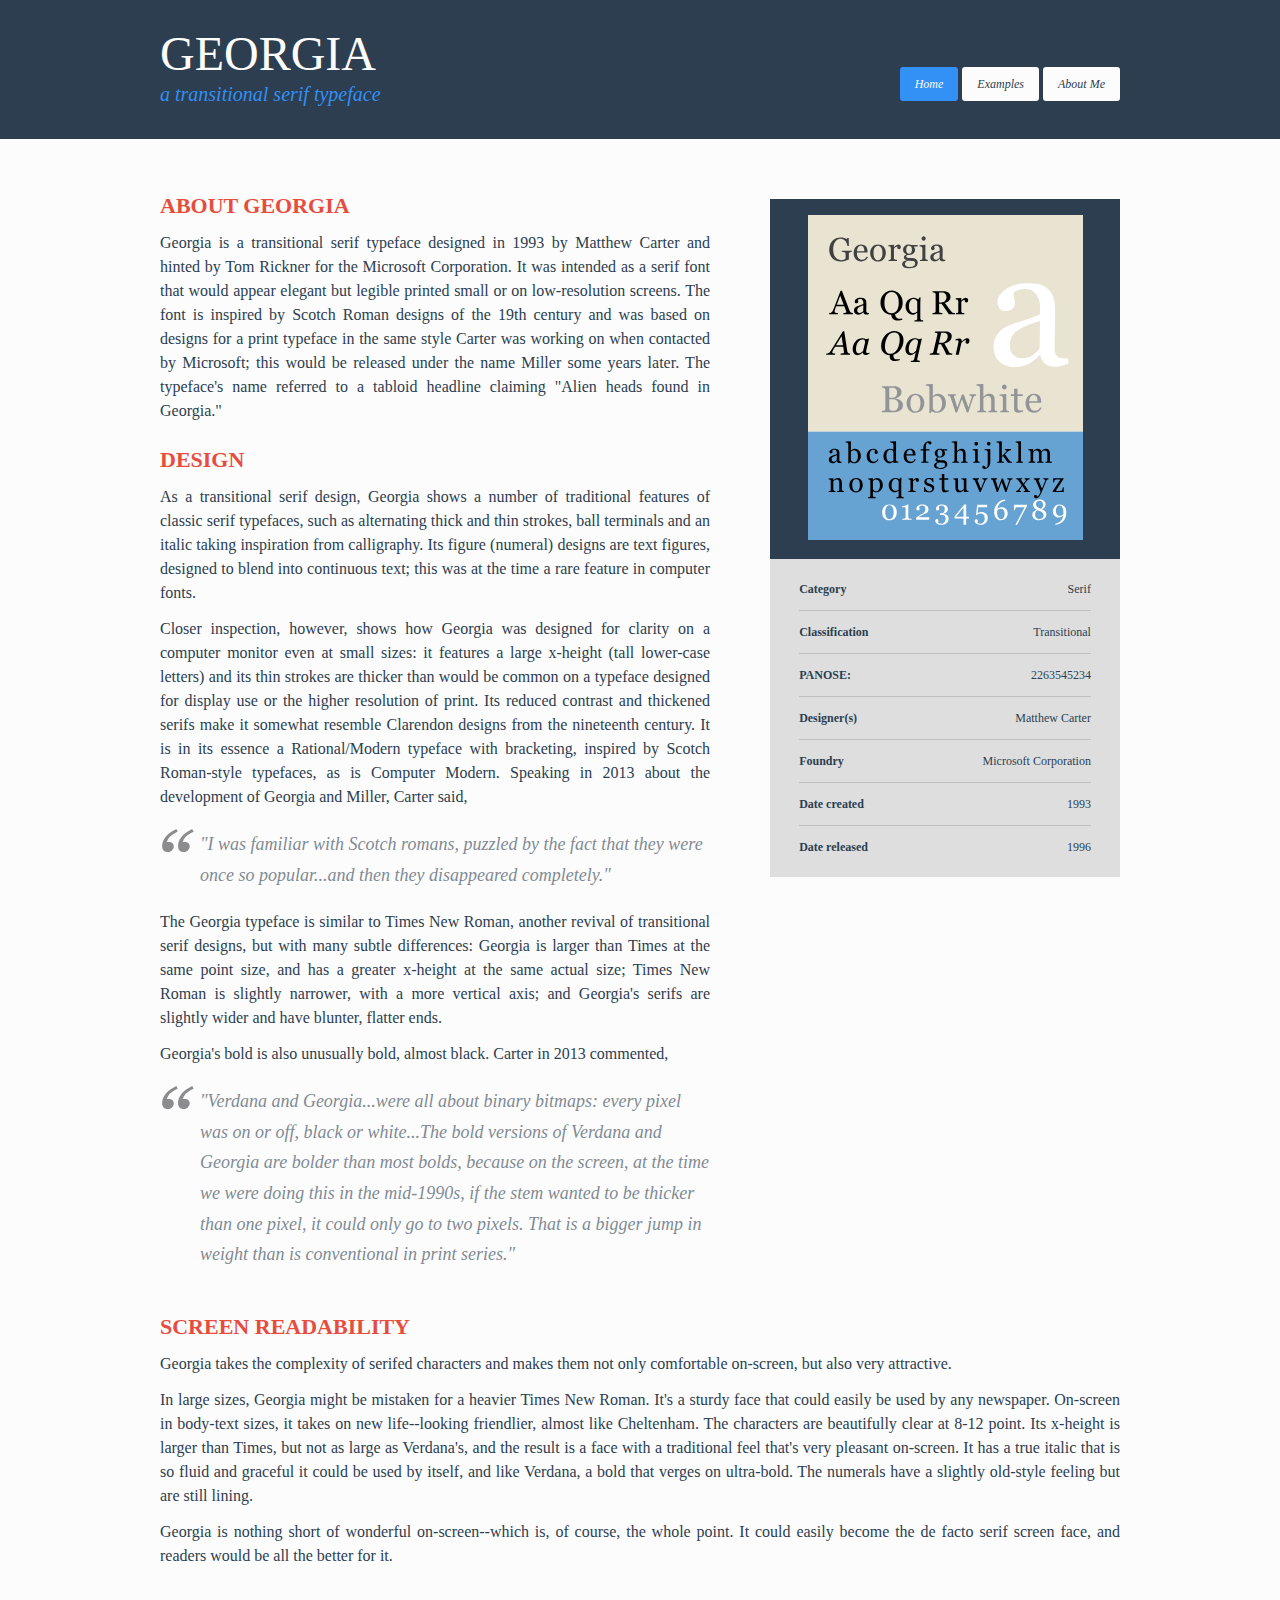
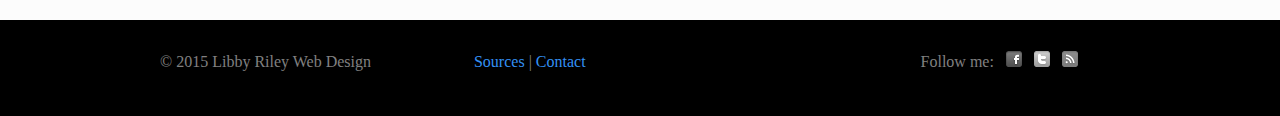
==== Georgia/index.html @ 456690ba "Uploaded Typeface website" ====
<!DOCTYPE html>
<html>
    <head>
        <meta charset="utf-8">
        <meta http-equiv="X-UA-Compatible" content="IE=edge,chrome=1">
        <meta name="description" content="Typographic Web Page - Georgia">
        <meta name="viewport" content="width=device-width, initial-scale=1">
        <title>Georgia</title>
        <link rel="stylesheet" href="sass/main.css" type="text/css">
    </head>
    <body>
        <header>
            <div class="centreContainer">
                <div id="logo">
                    <h1>Georgia</h1>
                    <h2 class="tagline">a transitional serif typeface</h2>
                </div>
                <div id="nav">
                    <ul>
                        <li><a href="#" class="active">Home</a></li>
                        <li><a href="#">Examples</a></li>
                        <li><a href="#">About Me</a></li>
                    </ul>
                </div>
            </div>
            <!-- End CentreContainer -->
        </header>
        <section id="topContainer">
            <div class="centreContainer">
                <article id="mainContent" role="main">
                    <h3>About Georgia</h3>
                    <p>Georgia is a transitional serif typeface designed in 1993 by Matthew Carter and hinted by Tom Rickner for the Microsoft Corporation. It was intended as a serif font that would appear elegant but legible printed small or on low-resolution screens. The font is inspired by Scotch Roman designs of the 19th century and was based on designs for a print typeface in the same style Carter was working on when contacted by Microsoft; this would be released under the name Miller some years later. The typeface's name referred to a tabloid headline claiming "Alien heads found in Georgia."</p>
                    
                    <h3>Design</h3>
                    <p>As a transitional serif design, Georgia shows a number of traditional features of classic serif typefaces, such as alternating thick and thin strokes, ball terminals and an italic taking inspiration from calligraphy. Its figure (numeral) designs are text figures, designed to blend into continuous text; this was at the time a rare feature in computer fonts.</p>

                    <p>Closer inspection, however, shows how Georgia was designed for clarity on a computer monitor even at small sizes: it features a large x-height (tall lower-case letters) and its thin strokes are thicker than would be common on a typeface designed for display use or the higher resolution of print. Its reduced contrast and thickened serifs make it somewhat resemble Clarendon designs from the nineteenth century. It is in its essence a Rational/Modern typeface with bracketing, inspired by Scotch Roman-style typefaces, as is Computer Modern. Speaking in 2013 about the development of Georgia and Miller, Carter said, <blockquote>"I was familiar with Scotch romans, puzzled by the fact that they were once so popular...and then they disappeared completely."</blockquote></p>

                    <p>The Georgia typeface is similar to Times New Roman, another revival of transitional serif designs, but with many subtle differences: Georgia is larger than Times at the same point size, and has a greater x-height at the same actual size; Times New Roman is slightly narrower, with a more vertical axis; and Georgia's serifs are slightly wider and have blunter, flatter ends.</p>

                    <p>Georgia's bold is also unusually bold, almost black. Carter in 2013 commented, <blockquote>"Verdana and Georgia...were all about binary bitmaps: every pixel was on or off, black or white...The bold versions of Verdana and Georgia are bolder than most bolds, because on the screen, at the time we were doing this in the mid-1990s, if the stem wanted to be thicker than one pixel, it could only go to two pixels. That is a bigger jump in weight than is conventional in print series."</blockquote></p>
                </article>
                <aside role="complimentary">
                    <div id="imgContainer">
                        <img src="images/speciman.svg" alt="Georgia Type speciman"/>
                    </div>
                    <ul id="specsList">
                        <li><h5>Category<span>Serif</span></h5></li>
                        <li><h5>Classification<span>Transitional</span></h5></li>
                        <li><h5>PANOSE:<span>2263545234</span></h5></li>
                        <li><h5>Designer(s)<span>Matthew Carter</span></h5></li>
                        <li><h5>Foundry<span>Microsoft Corporation</span></h5></li>
                        <li><h5>Date created<span>1993</span></h5></li>
                        <li><h5>Date released<span>1996</span></h5></li>
                    </ul>
                </aside>
            </div>
            <!-- End CentreContainer -->
        </section>
        <section id="bottomContainer">
            <div class="centreContainer">
                <article>
                    <h3>Screen Readability</h3>
                    <p>Georgia takes the complexity of serifed characters and makes them not only comfortable on-screen, but also very attractive.</p>
                    
                    <p>In large sizes, Georgia might be mistaken for a heavier Times New Roman. It's a sturdy face that could easily be used by any newspaper. On-screen in body-text sizes, it takes on new life--looking friendlier, almost like Cheltenham. The characters are beautifully clear at 8-12 point. Its x-height is larger than Times, but not as large as Verdana's, and the result is a face with a traditional feel that's very pleasant on-screen. It has a true italic that is so fluid and graceful it could be used by itself, and like Verdana, a bold that verges on ultra-bold. The numerals have a slightly old-style feeling but are still lining.</p>

                    <p>Georgia is nothing short of wonderful on-screen--which is, of course, the whole point. It could easily become the de facto serif screen face, and readers would be all the better for it.</p>
                </article>
            </div>
            <!-- End CentreContainer -->
        </section>
        <footer>
            <div class="centreContainer">
                <div class="row">
                    <div id="copyright" class="col1of3"><p>© 2015 Libby Riley Web Design</p></div>
                    <div class="col1of3"><p><a href="#">Sources</a> | <a href="#">Contact</a></p></div>
                    <div class="col1of3">
                        <p id="follow">Follow me:
                            <a href="#"><img src="images/facebook.png" alt="facebook"/></a>
                            <a href="#"><img src="images/twitter.png" alt="twitter"/></a>
                            <a href="#"><img src="images/rss.png" alt="rss"/></a>
                        </p>
                    </div>
                </div>
            </div>
            <!-- End CentreContainer -->
        </footer>
    </body>
</html>
---- Georgia/sass/main.css ----
/* http://meyerweb.com/eric/tools/css/reset/ 
   v2.0 | 20110126
   License: none (public domain)
*/
html, body, div, span, applet, object, iframe, h1, h2, h3, h4, h5, h6, p, blockquote, pre, a, abbr, acronym, address, big, cite, code, del, dfn, em, img, ins, kbd, q, s, samp, small, strike, strong, sub, sup, tt, var, b, u, i, center, dl, dt, dd, ol, ul, li, fieldset, form, label, legend, table, caption, tbody, tfoot, thead, tr, th, td, article, aside, canvas, details, embed, figure, figcaption, footer, header, hgroup, menu, nav, output, ruby, section, summary, time, mark, audio, video {
  margin: 0;
  padding: 0;
  border: 0;
  font-size: 100%;
  font: inherit;
  vertical-align: baseline; }

/* HTML5 display-role reset for older browsers */
article, aside, details, figcaption, figure, footer, header, hgroup, menu, nav, section {
  display: block; }

body {
  line-height: 1; }

ol, ul {
  list-style: none; }

blockquote, q {
  quotes: none; }

blockquote:before, blockquote:after {
  content: '';
  content: none; }

q:before, q:after {
  content: '';
  content: none; }

table {
  border-collapse: collapse;
  border-spacing: 0; }

/* General Styles */
/* Color Variables */
body {
  background-color: #fcfcfc;
  color: #2c3e50;
  font-family: Georgia, serif; }

.centreContainer {
  margin: 0 20px;
  max-width: 960px;
  min-width: 340px;
  overflow: hidden; }
  @media (min-width: 1024px) {
    .centreContainer {
      margin: 0 auto; } }

.row {
  display: block;
  width: 100%;
  max-width: 960px; }

footer .col1of3 {
  display: block;
  width: 100%; }
  @media (min-width: 570px) {
    footer .col1of3 {
      display: inline-block;
      width: 30.20833%;
      margin-right: 2.08333%; }
      footer .col1of3:last-child {
        text-align: right;
        margin-right: 0; } }

@media (min-width: 840px) {
  article[role="main"] {
    float: left;
    width: 57.29167%;
    margin-right: 5.20833%; } }

aside[role="complimentary"] {
  margin-top: 30px; }
  @media (min-width: 840px) {
    aside[role="complimentary"] {
      float: right;
      width: 36.45833%; } }
  aside[role="complimentary"] #specsList {
    background-color: #dedede;
    padding: 2.60417%;
    height: 300px; }
    @media (min-width: 440px) {
      aside[role="complimentary"] #specsList {
        float: right;
        width: 56.81818%; } }
    @media (min-width: 840px) {
      aside[role="complimentary"] #specsList {
        float: none;
        width: initial;
        height: none; } }
  aside[role="complimentary"] li {
    border-bottom: 1px solid silver;
    margin: 0 20px; }
    aside[role="complimentary"] li h5 {
      font-size: 12px;
      padding: 15px 0;
      margin: 0; }
  aside[role="complimentary"] li:last-child {
    border-bottom: none; }
  aside[role="complimentary"] span {
    font-weight: normal;
    float: right; }
  aside[role="complimentary"] #imgContainer {
    width: 100%;
    background-color: #2c3e50;
    text-align: center; }
    aside[role="complimentary"] #imgContainer img {
      max-width: 275px;
      margin: 0 auto;
      padding: 20px 0; }
    @media (min-width: 440px) {
      aside[role="complimentary"] #imgContainer {
        float: left;
        width: 34.09091%;
        margin-right: 0; }
        aside[role="complimentary"] #imgContainer img {
          width: 100%;
          max-width: 275px; } }
    @media (min-width: 840px) {
      aside[role="complimentary"] #imgContainer {
        float: none;
        width: initial;
        padding: 2.60417%; }
        aside[role="complimentary"] #imgContainer img {
          width: 90%;
          padding: 2.08333%; } }

header {
  text-align: center;
  background-color: #2c3e50;
  padding-top: 30px;
  margin-bottom: 30px;
  overflow: hidden; }
  @media (min-width: 675px) {
    header {
      text-align: left;
      padding-bottom: 25px; }
      header #logo {
        float: left; }
        header #logo h1 {
          font-size: 48px; } }
  header #nav {
    margin-top: 30px;
    padding-bottom: 20px; }
    @media (min-width: 675px) {
      header #nav {
        float: right;
        margin-top: 45px; } }
    header #nav li {
      display: inline; }
      header #nav li a {
        background-color: #fcfcfc;
        border-radius: 3px;
        padding: 12px 25px;
        font-size: 12px;
        font-style: italic;
        color: #2c3e50;
        transition: .5s; }
        @media (min-width: 675px) {
          header #nav li a {
            padding: 10px 15px; } }
      header #nav li a.active {
        color: #fcfcfc;
        background-color: #3390f4; }
      header #nav li:hover a {
        color: #fcfcfc;
        background-color: #3390f4; }

footer {
  padding: 30px 0;
  background-color: black;
  margin-top: 40px;
  overflow: hidden;
  color: gray; }
  footer a:hover {
    text-decoration: underline; }
  footer #follow img {
    margin-left: 8px; }

/* Typography */
h1 {
  font-size: 30px;
  color: #fcfcfc;
  margin-bottom: 6px;
  text-transform: uppercase; }

h2 {
  font-size: 20px;
  color: #3390f4;
  font-style: italic;
  margin-bottom: 10px; }
  @media (min-width 675px) {
    h2 {
      font-size: 28px; } }

h3 {
  font-size: 22px;
  text-transform: uppercase;
  font-weight: bold;
  margin-bottom: 14px;
  margin-top: 26px;
  color: #e74c3c; }

h4 {
  font-size: 16px;
  margin-bottom: 16px; }

h5 {
  font-size: 16px;
  font-weight: bold;
  margin-bottom: 16px; }

h6 {
  font-size: 16px;
  font-variable: italic;
  margin-bottom: 14px; }

p {
  line-height: 1.5em;
  font-size: 16px;
  margin-bottom: 12px; }

article p {
  text-align: justify; }

blockquote {
  background-image: url("../images/quotemark.png");
  background-position: top left;
  background-repeat: no-repeat;
  font-size: 18px;
  opacity: 0.6;
  line-height: 1.7em;
  padding-left: 40px;
  font-style: italic;
  margin: 20px 0; }

a {
  color: #3390f4;
  text-decoration: none; }
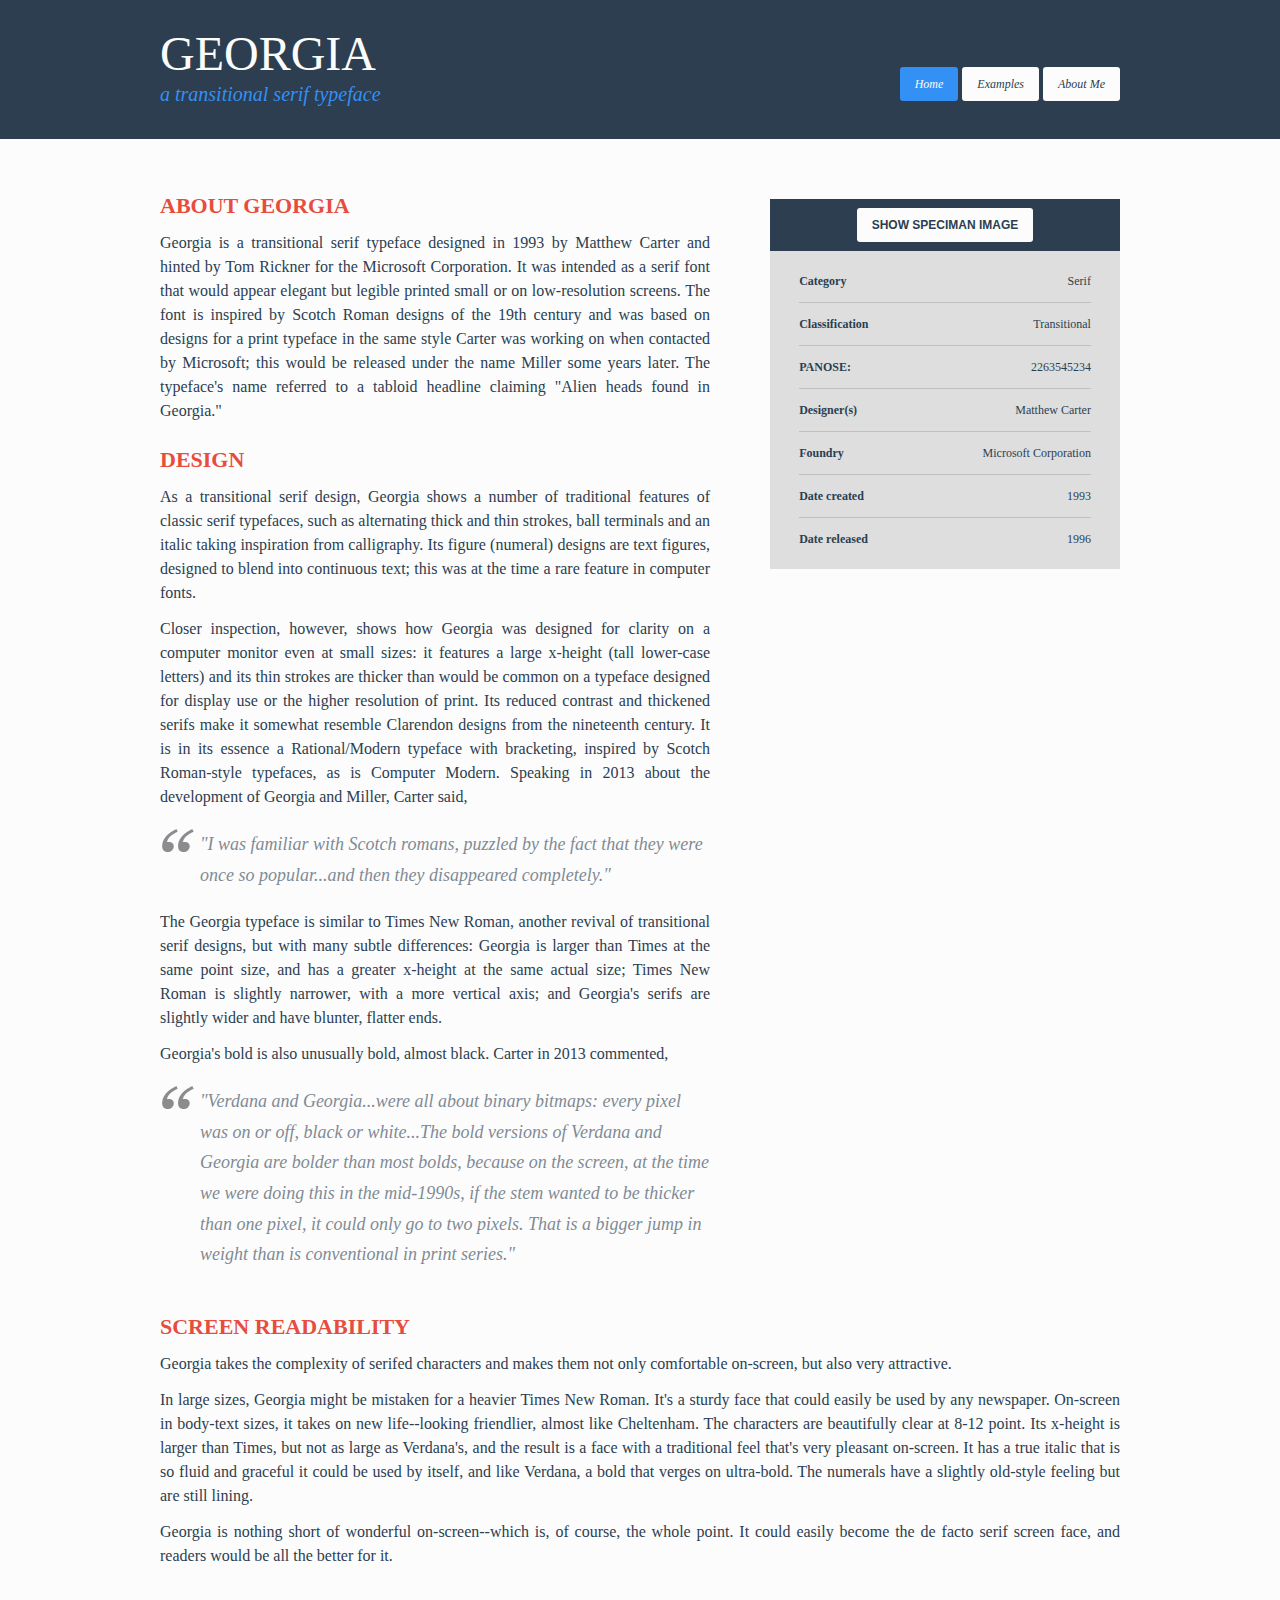
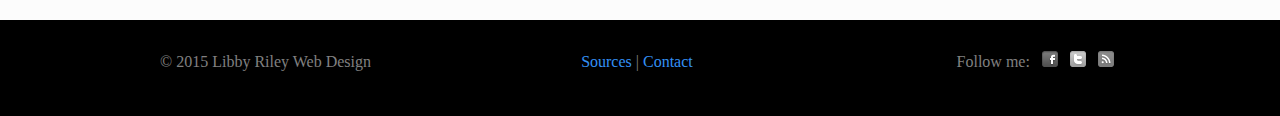
==== commit 2ed19571: "Update with some Ajax" ====
--- a/Georgia/index.html
+++ b/Georgia/index.html
@@ -42,7 +42,7 @@
                 </article>
                 <aside role="complimentary">
                     <div id="imgContainer">
-                        <img src="images/speciman.svg" alt="Georgia Type speciman"/>
+                        <button id="showSpec" class="light">Show Speciman Image</button>
                     </div>
                     <ul id="specsList">
                         <li><h5>Category<span>Serif</span></h5></li>
@@ -86,5 +86,7 @@
             </div>
             <!-- End CentreContainer -->
         </footer>
+        <script type="text/javascript" src="js/jquery-1.11.3.js"></script>
+        <script type="text/javascript" src="js/showSpeciman.js"></script>
     </body>
 </html>
--- a/Georgia/sass/main.css
+++ b/Georgia/sass/main.css
@@ -35,8 +35,8 @@
   border-collapse: collapse;
   border-spacing: 0; }
 
+/* Color Variables */
 /* General Styles */
-/* Color Variables */
 body {
   background-color: #fcfcfc;
   color: #2c3e50;
@@ -61,12 +61,15 @@
   width: 100%; }
   @media (min-width: 570px) {
     footer .col1of3 {
+      text-align: center;
       display: inline-block;
-      width: 30.20833%;
+      width: 31.45833%;
       margin-right: 2.08333%; }
       footer .col1of3:last-child {
         text-align: right;
-        margin-right: 0; } }
+        margin-right: 0; }
+      footer .col1of3:first-child {
+        text-align: left; } }
 
 @media (min-width: 840px) {
   article[role="main"] {
@@ -242,3 +245,24 @@
 a {
   color: #3390f4;
   text-decoration: none; }
+
+button {
+  padding: 10px 15px;
+  border-radius: 3px;
+  border: none;
+  font-weight: bold;
+  text-transform: uppercase;
+  font-size: 12px;
+  cursor: pointer; }
+
+button.light {
+  background-color: #fcfcfc;
+  color: #2c3e50; }
+  button.light:hover {
+    color: #e74c3c; }
+
+button.dark {
+  background-color: black;
+  color: #fcfcfc; }
+  button.dark:hover {
+    color: #e74c3c; }
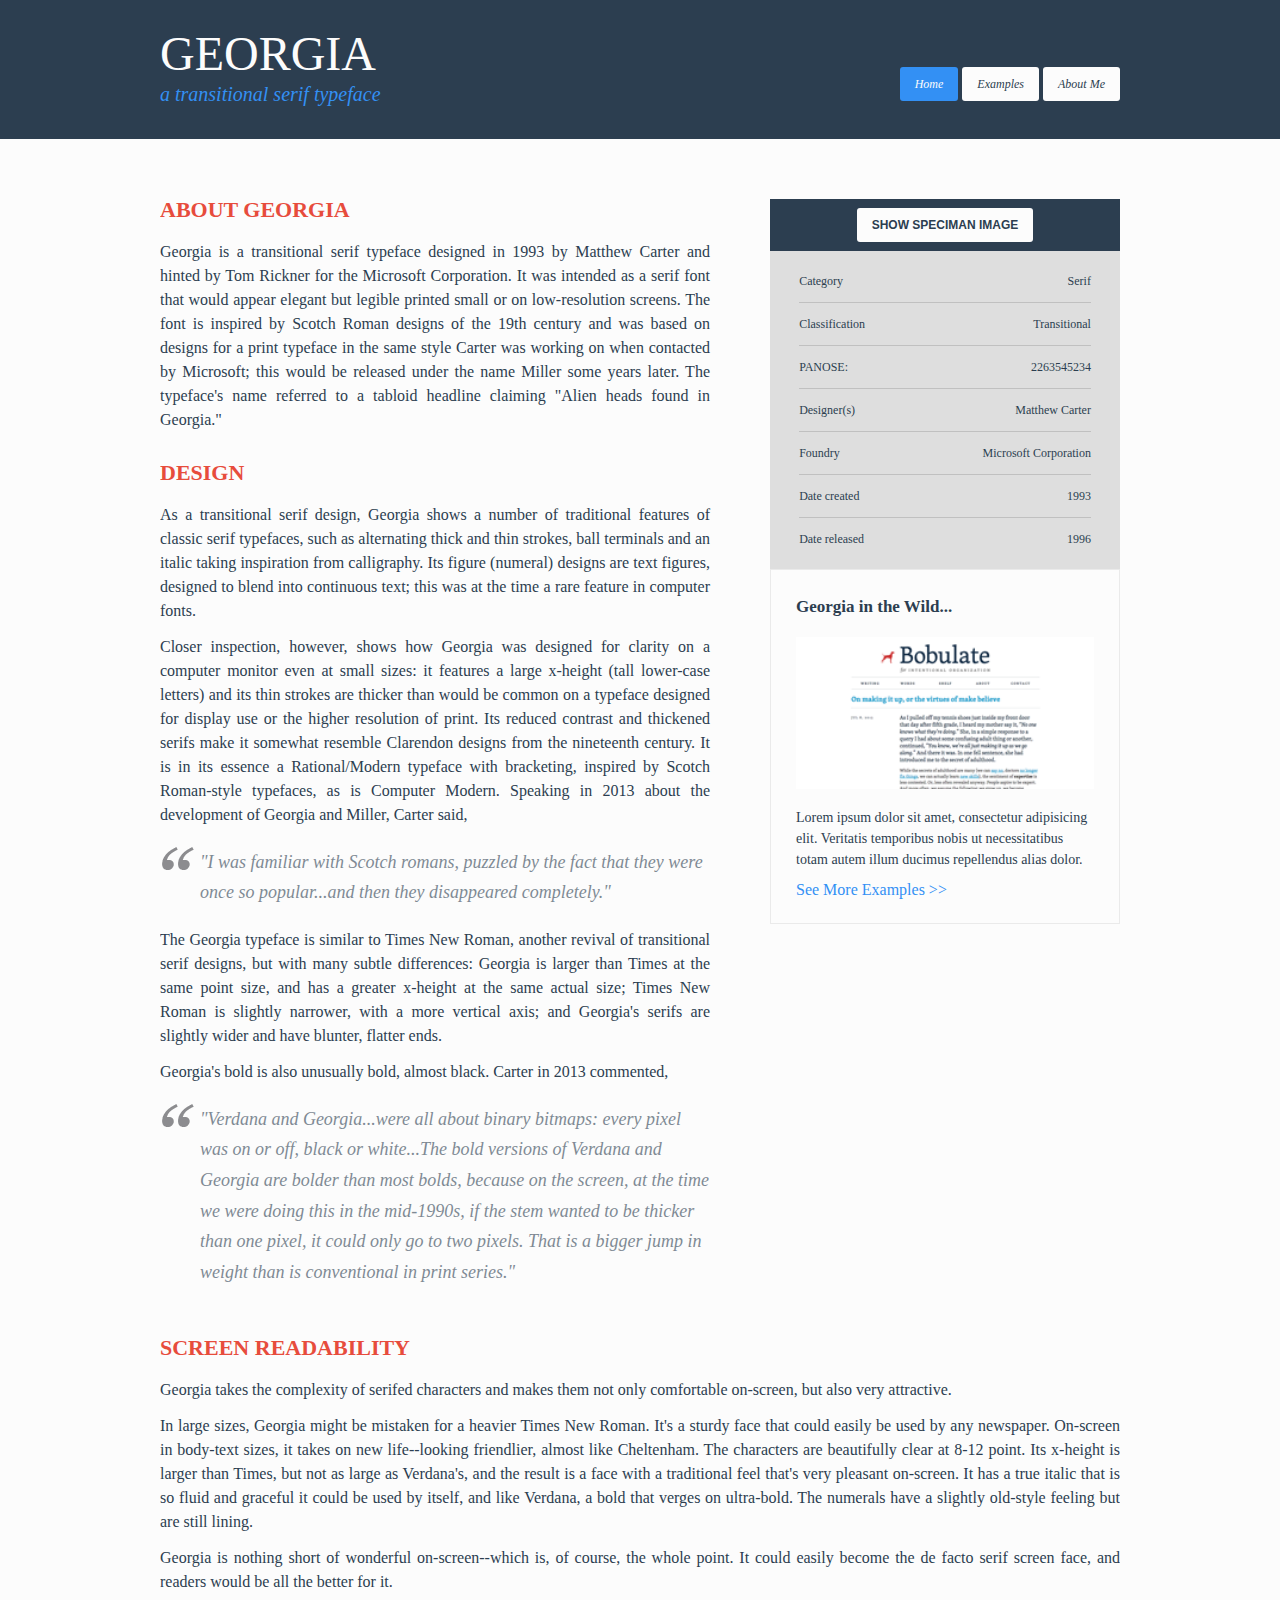
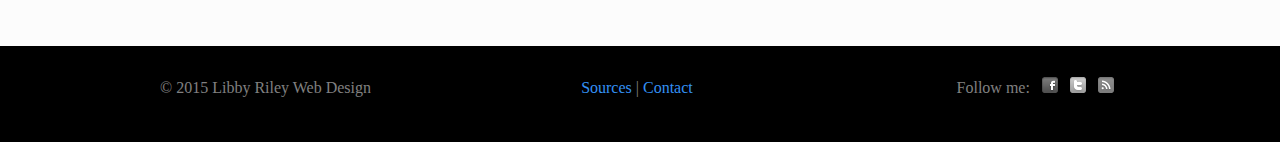
==== commit 4eeb18c5: "Created a depth focus project" ====
--- a/Georgia/index.html
+++ b/Georgia/index.html
@@ -12,14 +12,16 @@
         <header>
             <div class="centreContainer">
                 <div id="logo">
-                    <h1>Georgia</h1>
-                    <h2 class="tagline">a transitional serif typeface</h2>
+                    <a href="index.html">
+                        <h1>Georgia</h1>
+                        <h2 class="tagline">a transitional serif typeface</h2>
+                    </a>
                 </div>
                 <div id="nav">
                     <ul>
-                        <li><a href="#" class="active">Home</a></li>
-                        <li><a href="#">Examples</a></li>
-                        <li><a href="#">About Me</a></li>
+                        <li><a href="index.html" class="active">Home</a></li>
+                        <li><a href="examples.html">Examples</a></li>
+                        <li><a href="about.html">About Me</a></li>
                     </ul>
                 </div>
             </div>
@@ -53,6 +55,12 @@
                         <li><h5>Date created<span>1993</span></h5></li>
                         <li><h5>Date released<span>1996</span></h5></li>
                     </ul>
+                    <div class="home-example">
+                        <h4>Georgia in the Wild...</h4>
+                        <img src="images/example-small.png" alt="">
+                        <p>Lorem ipsum dolor sit amet, consectetur adipisicing elit. Veritatis temporibus nobis ut necessitatibus totam autem illum ducimus repellendus alias dolor.</p>
+                        <div class="btnContainer"><a class="btn" href="examples.html">See More Examples >></a></div>
+                    </div>
                 </aside>
             </div>
             <!-- End CentreContainer -->
--- a/Georgia/sass/main.css
+++ b/Georgia/sass/main.css
@@ -42,6 +42,9 @@
   color: #2c3e50;
   font-family: Georgia, serif; }
 
+#topContainer {
+  display: none; }
+
 .centreContainer {
   margin: 0 20px;
   max-width: 960px;
@@ -51,7 +54,7 @@
     .centreContainer {
       margin: 0 auto; } }
 
-.row {
+.row, .row.examples {
   display: block;
   width: 100%;
   max-width: 960px; }
@@ -71,6 +74,61 @@
       footer .col1of3:first-child {
         text-align: left; } }
 
+.examples {
+  display: block;
+  width: 100%;
+  max-width: 960px; }
+  .examples:first-child {
+    margin-top: 30px; }
+  @media (min-width: 570px) {
+    .examples {
+      border-bottom: 1px solid #eaeaea;
+      margin-bottom: 30px;
+      padding-bottom: 20px;
+      padding-right: 0; }
+      .examples:first-child {
+        margin-top: 10px; } }
+
+.example {
+  display: block;
+  width: 100%;
+  margin-bottom: 55px; }
+  .example img {
+    width: 100%;
+    max-width: 300px;
+    margin-bottom: 25px; }
+  @media (min-width: 570px) {
+    .example {
+      display: inline-block;
+      width: 29.16667%;
+      margin-right: 4.16667%;
+      vertical-align: top;
+      margin-bottom: 20px; }
+      .example:last-child {
+        margin-right: 0;
+        padding-right: 0; } }
+  .example a.btn {
+    padding: 10px 15px;
+    background-color: #2c3e50;
+    color: #fcfcfc;
+    border-radius: 4px;
+    transition: .5s; }
+    .example a.btn:hover {
+      background-color: #e74c3c; }
+  .example .btnContainer {
+    margin-top: 30px;
+    margin-bottom: 20px; }
+
+.home-example {
+  padding: 25px;
+  border: 1px solid #eaeaea; }
+  .home-example img {
+    width: 100%;
+    max-width: 300px;
+    margin-bottom: 15px; }
+  .home-example p {
+    font-size: 14px; }
+
 @media (min-width: 840px) {
   article[role="main"] {
     float: left;
@@ -87,10 +145,6 @@
     background-color: #dedede;
     padding: 2.60417%;
     height: 300px; }
-    @media (min-width: 440px) {
-      aside[role="complimentary"] #specsList {
-        float: right;
-        width: 56.81818%; } }
     @media (min-width: 840px) {
       aside[role="complimentary"] #specsList {
         float: none;
@@ -116,14 +170,6 @@
       max-width: 275px;
       margin: 0 auto;
       padding: 20px 0; }
-    @media (min-width: 440px) {
-      aside[role="complimentary"] #imgContainer {
-        float: left;
-        width: 34.09091%;
-        margin-right: 0; }
-        aside[role="complimentary"] #imgContainer img {
-          width: 100%;
-          max-width: 275px; } }
     @media (min-width: 840px) {
       aside[role="complimentary"] #imgContainer {
         float: none;
@@ -180,8 +226,6 @@
   margin-top: 40px;
   overflow: hidden;
   color: gray; }
-  footer a:hover {
-    text-decoration: underline; }
   footer #follow img {
     margin-left: 8px; }
 
@@ -202,20 +246,25 @@
       font-size: 28px; } }
 
 h3 {
-  font-size: 22px;
+  font-size: 18px;
+  line-height: 1.4em;
   text-transform: uppercase;
   font-weight: bold;
   margin-bottom: 14px;
   margin-top: 26px;
   color: #e74c3c; }
+  @media (min-width: 570px) {
+    h3 {
+      font-size: 22px; } }
 
 h4 {
-  font-size: 16px;
-  margin-bottom: 16px; }
+  font-size: 17px;
+  line-height: 1.4em;
+  font-weight: bold;
+  margin-bottom: 18px; }
 
 h5 {
   font-size: 16px;
-  font-weight: bold;
   margin-bottom: 16px; }
 
 h6 {
@@ -225,8 +274,11 @@
 
 p {
   line-height: 1.5em;
-  font-size: 16px;
+  font-size: 14px;
   margin-bottom: 12px; }
+  @media (min-width: 570px) {
+    p {
+      font-size: 16px; } }
 
 article p {
   text-align: justify; }
@@ -244,7 +296,10 @@
 
 a {
   color: #3390f4;
-  text-decoration: none; }
+  text-decoration: none;
+  transition: .5s; }
+  a:hover {
+    color: #e74c3c; }
 
 button {
   padding: 10px 15px;
